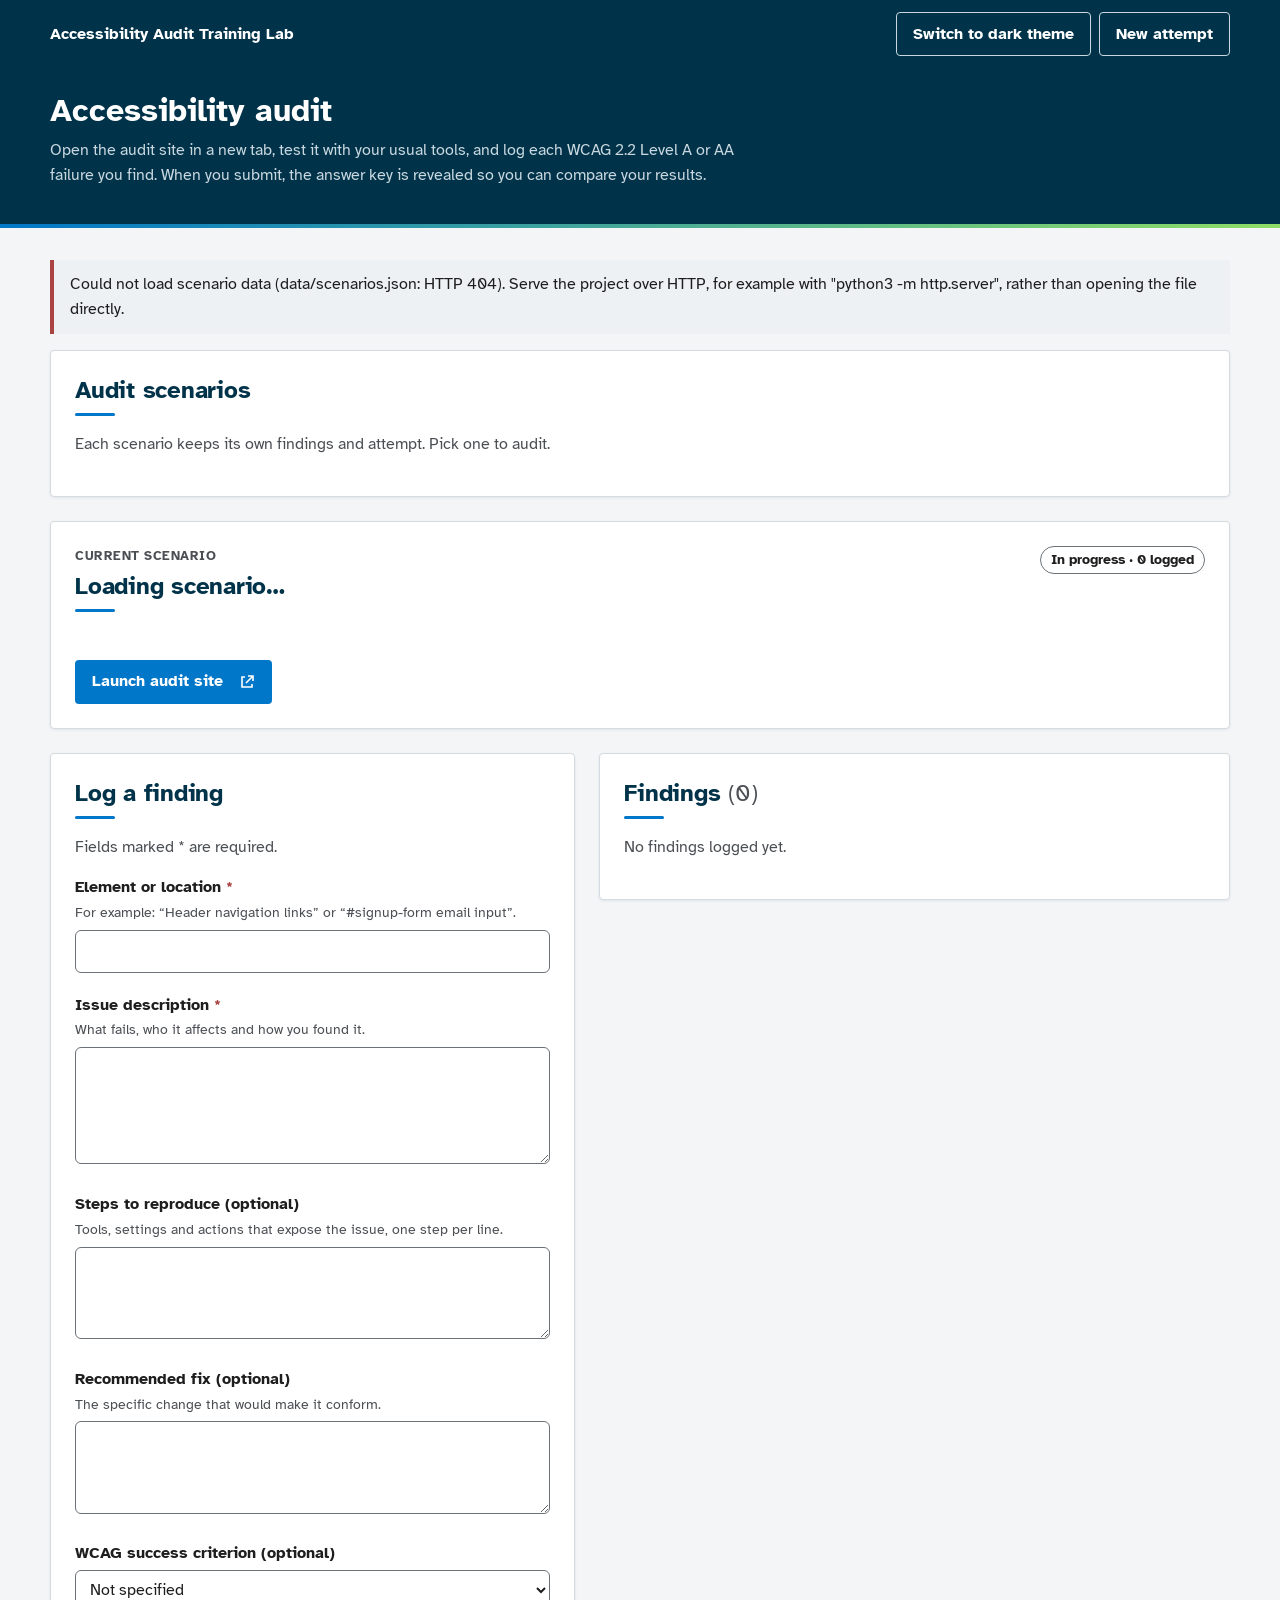
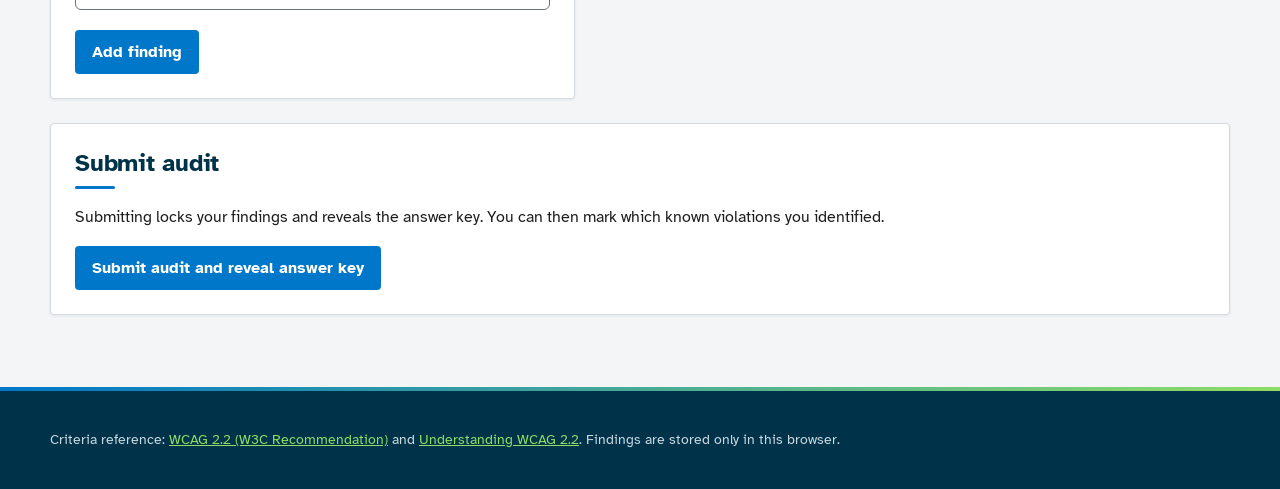
==== index.html @ e05c95ce "Restyle app with new light and dark themes and a theme toggle - Light theme inspired by Deque Univer" ====
<!DOCTYPE html>
<html lang="en">
<head>
  <meta charset="utf-8">
  <meta name="viewport" content="width=device-width, initial-scale=1">
  <title>Accessibility Audit Training Lab</title>
  <meta name="description" content="Practice WCAG 2.2 accessibility audits against pages with known, intentionally injected violations.">
  <script>
    try {
      const theme = localStorage.getItem("a11y-audit-lab:theme");
      if (theme === "light" || theme === "dark") document.documentElement.dataset.theme = theme;
    } catch (e) {}
  </script>
  <link rel="preconnect" href="https://fonts.googleapis.com">
  <link rel="preconnect" href="https://fonts.gstatic.com" crossorigin>
  <link rel="stylesheet" href="https://fonts.googleapis.com/css2?family=Atkinson+Hyperlegible:ital,wght@0,400;0,700;1,400&display=swap">
  <link rel="stylesheet" href="css/app.css">
  <script src="scenarios/shared/attempt-engine.js" defer></script>
  <script src="js/app.js" defer></script>
</head>
<body>
  <a class="skip-link" href="#main">Skip to main content</a>

  <header class="app-header">
    <div class="wrap header-inner">
      <p class="brand">Accessibility Audit Training Lab</p>
      <div class="header-actions">
        <button type="button" class="btn btn-ghost" id="theme-btn" hidden>Switch theme</button>
        <button type="button" class="btn btn-ghost" id="reset-btn">New attempt</button>
      </div>
    </div>
  </header>

  <main id="main" tabindex="-1">
    <div class="hero">
      <div class="wrap">
        <h1>Accessibility audit</h1>
        <p class="intro">Open the audit site in a new tab, test it with your usual tools, and log each WCAG 2.2 Level A or AA failure you find. When you submit, the answer key is revealed so you can compare your results.</p>
      </div>
    </div>

    <div class="wrap">

      <noscript><p class="notice">This training app needs JavaScript. The audit site itself works without it.</p></noscript>
      <p class="notice notice-error" id="load-error" hidden></p>

      <section class="panel" aria-labelledby="scenarios-heading">
        <h2 id="scenarios-heading">Audit scenarios</h2>
        <p class="muted">Each scenario keeps its own findings and attempt. Pick one to audit.</p>
        <ul class="scenario-list" id="scenario-list"></ul>
      </section>

      <section class="panel scenario" aria-labelledby="scenario-title">
        <div class="scenario-head">
          <div>
            <p class="eyebrow">Current scenario</p>
            <h2 id="scenario-title" tabindex="-1">Loading scenario…</h2>
          </div>
          <p class="badge" id="audit-state">In progress</p>
        </div>
        <p id="scenario-summary"></p>
        <dl class="meta" id="scenario-meta"></dl>
        <p id="scenario-scope" class="muted"></p>
        <a class="btn btn-primary" id="launch-link" href="#" target="_blank" rel="noopener">
          Launch audit site<span class="visually-hidden"> (opens in a new tab)</span>
          <svg class="icon" viewBox="0 0 16 16" aria-hidden="true" focusable="false"><path d="M6 3H3v10h10v-3M9 2h5v5M14 2L7 9" fill="none" stroke="currentColor" stroke-width="1.6"/></svg>
        </a>
      </section>

      <div class="workspace">
        <section class="panel" id="finding-form-panel" aria-labelledby="form-heading">
          <h2 id="form-heading" tabindex="-1">Log a finding</h2>
          <form id="finding-form" novalidate>
            <p class="muted">Fields marked <span aria-hidden="true">*</span><span class="visually-hidden">with an asterisk</span> are required.</p>

            <div class="field">
              <label for="f-location">Element or location <span class="req" aria-hidden="true">*</span></label>
              <p class="hint" id="f-location-hint">For example: “Header navigation links” or “#signup-form email input”.</p>
              <input type="text" id="f-location" name="location" required aria-describedby="f-location-hint f-location-error" autocomplete="off">
              <p class="error" id="f-location-error" hidden></p>
            </div>

            <div class="field">
              <label for="f-description">Issue description <span class="req" aria-hidden="true">*</span></label>
              <p class="hint" id="f-description-hint">What fails, who it affects and how you found it.</p>
              <textarea id="f-description" name="description" rows="4" required aria-describedby="f-description-hint f-description-error"></textarea>
              <p class="error" id="f-description-error" hidden></p>
            </div>

            <div class="field">
              <label for="f-steps">Steps to reproduce (optional)</label>
              <p class="hint" id="f-steps-hint">Tools, settings and actions that expose the issue, one step per line.</p>
              <textarea id="f-steps" name="steps" rows="3" aria-describedby="f-steps-hint"></textarea>
            </div>

            <div class="field">
              <label for="f-fix">Recommended fix (optional)</label>
              <p class="hint" id="f-fix-hint">The specific change that would make it conform.</p>
              <textarea id="f-fix" name="fix" rows="3" aria-describedby="f-fix-hint"></textarea>
            </div>

            <div class="field">
              <label for="f-wcag">WCAG success criterion (optional)</label>
              <select id="f-wcag" name="wcag" aria-describedby="f-wcag-help">
                <option value="">Not specified</option>
              </select>
              <div class="criterion-help" id="f-wcag-help"></div>
            </div>

            <div class="form-actions">
              <button type="submit" class="btn btn-primary" id="save-btn">Add finding</button>
              <button type="button" class="btn btn-secondary" id="cancel-edit-btn" hidden>Cancel edit</button>
            </div>
          </form>
          <p class="notice" id="form-locked" hidden>This audit has been submitted, so findings are read-only. Start a new attempt to audit again.</p>
        </section>

        <section class="panel" aria-labelledby="findings-heading">
          <h2 id="findings-heading" tabindex="-1">Findings <span class="count" id="findings-count">(0)</span></h2>
          <p class="muted" id="findings-empty">No findings logged yet.</p>
          <ol class="findings" id="findings-list"></ol>
        </section>
      </div>

      <section class="panel submit-panel" id="submit-panel" aria-labelledby="submit-heading">
        <h2 id="submit-heading">Submit audit</h2>
        <p>Submitting locks your findings and reveals the answer key. You can then mark which known violations you identified.</p>
        <button type="button" class="btn btn-primary" id="submit-btn">Submit audit and reveal answer key</button>
      </section>

      <section class="panel results" id="results" aria-labelledby="results-heading" hidden>
        <h2 id="results-heading" tabindex="-1">Results</h2>
        <div class="score" id="score" aria-live="polite" aria-atomic="true"></div>
        <p>For each known violation below, compare it with your findings and tick the box if you identified it. Your findings that cite the same criterion are listed as possible matches.</p>
        <p><a id="corrected-link" href="#" target="_blank" rel="noopener">Open the corrected page<span class="visually-hidden"> (opens in a new tab)</span></a> to compare it with the version you audited.</p>

        <h3>Answer key</h3>
        <ol class="answer-key" id="answer-key"></ol>

        <div class="summary-grid">
          <div>
            <h3 id="identified-heading">Identified</h3>
            <ul class="summary-list" id="identified-list" aria-labelledby="identified-heading"></ul>
          </div>
          <div>
            <h3 id="missed-heading">Missed</h3>
            <ul class="summary-list" id="missed-list" aria-labelledby="missed-heading"></ul>
          </div>
        </div>
      </section>
    </div>
  </main>

  <footer class="app-footer">
    <div class="wrap">
      <p>Criteria reference: <a href="https://www.w3.org/TR/WCAG22/">WCAG 2.2 (W3C Recommendation)</a> and <a href="https://www.w3.org/WAI/WCAG22/Understanding/">Understanding WCAG 2.2</a>. Findings are stored only in this browser.</p>
    </div>
  </footer>

  <div class="visually-hidden" id="announcer" role="status" aria-live="polite"></div>
</body>
</html>
---- css/app.css ----
:root {
  --bg: #f3f5f7;
  --surface: #ffffff;
  --surface-2: #edf1f4;
  --text: #1e1e1e;
  --heading: #003349;
  --muted: #4b4f54;
  --border: #d5dbe0;
  --control-border: #6b7177;
  --accent: #0077c8;
  --accent-hover: #005f9e;
  --accent-soft: #e5f1fa;
  --on-accent: #ffffff;
  --focus: #0077c8;
  --danger: #a94442;
  --success: #3c763d;
  --success-bg: #dff0d8;
  --brand: #003349;
  --on-brand: #ffffff;
  --on-brand-muted: #c9d8e0;
  --brand-accent: #8edd65;
  --brand-gradient: linear-gradient(90deg, #0077c8, #8edd65);
  --shadow: 0 1px 3px rgba(0, 51, 73, 0.08);
  --card-hover-bg: #ffffff;
  --card-hover-shadow: 0 6px 16px rgba(0, 51, 73, 0.14), 0 2px 4px rgba(0, 51, 73, 0.08);
  --mono: ui-monospace, "SF Mono", Menlo, Consolas, monospace;
  color-scheme: light;
}

@media (prefers-color-scheme: dark) {
  :root:not([data-theme="light"]) {
    --bg: #0f172a;
    --surface: #152036;
    --surface-2: #1e293b;
    --text: #cbd5e1;
    --heading: #e2e8f0;
    --muted: #94a3b8;
    --border: #253248;
    --control-border: #7c8ba1;
    --accent: #5eead4;
    --accent-hover: #99f6e4;
    --accent-soft: #173244;
    --on-accent: #0f172a;
    --focus: #5eead4;
    --danger: #fda4af;
    --success: #86efac;
    --success-bg: #1a333d;
    --brand: #0f172a;
    --on-brand: #e2e8f0;
    --on-brand-muted: #94a3b8;
    --brand-accent: #5eead4;
    --brand-gradient: linear-gradient(#1e293b, #1e293b);
    --shadow: none;
    --card-hover-bg: #1a253b;
    --card-hover-shadow: inset 0 1px 0 0 rgba(148, 163, 184, 0.1), 0 10px 24px -6px rgba(2, 6, 23, 0.7);
    color-scheme: dark;
  }
}

:root[data-theme="dark"] {
  --bg: #0f172a;
  --surface: #152036;
  --surface-2: #1e293b;
  --text: #cbd5e1;
  --heading: #e2e8f0;
  --muted: #94a3b8;
  --border: #253248;
  --control-border: #7c8ba1;
  --accent: #5eead4;
  --accent-hover: #99f6e4;
  --accent-soft: #173244;
  --on-accent: #0f172a;
  --focus: #5eead4;
  --danger: #fda4af;
  --success: #86efac;
  --success-bg: #1a333d;
  --brand: #0f172a;
  --on-brand: #e2e8f0;
  --on-brand-muted: #94a3b8;
  --brand-accent: #5eead4;
  --brand-gradient: linear-gradient(#1e293b, #1e293b);
  --shadow: none;
  --card-hover-bg: #1a253b;
  --card-hover-shadow: inset 0 1px 0 0 rgba(148, 163, 184, 0.1), 0 10px 24px -6px rgba(2, 6, 23, 0.7);
  color-scheme: dark;
}

*,
*::before,
*::after {
  box-sizing: border-box;
}

[hidden] {
  display: none !important;
}

body {
  margin: 0;
  font-family: "Atkinson Hyperlegible", "Noto Sans", system-ui, -apple-system, "Segoe UI", Roboto, sans-serif;
  font-size: 1rem;
  line-height: 1.55;
  color: var(--text);
  background: var(--bg);
}

a {
  color: var(--accent);
}

:focus-visible {
  outline: 3px solid var(--focus);
  outline-offset: 2px;
}

main:focus,
h2[tabindex="-1"]:focus {
  outline: none;
}

.wrap {
  width: min(1180px, 100% - 2rem);
  margin-inline: auto;
}

.visually-hidden {
  position: absolute !important;
  width: 1px;
  height: 1px;
  margin: -1px;
  padding: 0;
  overflow: hidden;
  clip: rect(0 0 0 0);
  white-space: nowrap;
  border: 0;
}

.skip-link {
  position: absolute;
  left: 1rem;
  top: -100px;
  z-index: 10;
  padding: 0.5rem 1rem;
  background: var(--accent);
  color: var(--on-accent);
  font-weight: 600;
}

.skip-link:focus {
  top: 0.75rem;
}

/* Header and hero (one navy masthead) */
.app-header,
.hero {
  background: var(--brand);
  color: var(--on-brand);
}

.app-header :focus-visible,
.hero :focus-visible {
  outline-color: var(--brand-accent);
}

.app-header .btn-ghost {
  border-color: var(--on-brand-muted);
  color: var(--on-brand);
}

.app-header .btn-ghost:hover {
  background: rgba(255, 255, 255, 0.12);
}

.hero {
  margin-bottom: 2rem;
  padding-block: 1.5rem 2.25rem;
  border-bottom: 4px solid transparent;
  border-image: var(--brand-gradient) 1;
}

.hero h1 {
  color: var(--on-brand);
}

.hero .intro {
  margin-bottom: 0;
  color: var(--on-brand-muted);
}

.header-inner {
  display: flex;
  align-items: center;
  justify-content: space-between;
  gap: 1rem;
  padding-block: 0.75rem;
}

.header-actions {
  display: flex;
  flex-wrap: wrap;
  justify-content: flex-end;
  gap: 0.5rem;
}

.brand {
  margin: 0;
  font-weight: 700;
}

main {
  padding-bottom: 3rem;
}

h1 {
  margin: 0 0 0.5rem;
  font-size: 2rem;
  font-weight: 700;
  line-height: 1.2;
}

h1,
h2,
h3,
h4 {
  color: var(--heading);
}

h2 {
  margin: 0 0 1rem;
  font-size: 1.5rem;
  font-weight: 700;
  line-height: 1.25;
  letter-spacing: -0.01em;
}

/* Short accent bar under each section heading */
.panel h2::after {
  content: "";
  display: block;
  width: 2.5rem;
  height: 3px;
  margin-top: 0.5rem;
  border-radius: 2px;
  background: var(--accent);
}

h3 {
  margin: 1.5rem 0 0.75rem;
  font-size: 1.0625rem;
}

/* Sub-sections inside the results panel */
.results > h3,
.summary-grid h3 {
  padding-bottom: 0.375rem;
  border-bottom: 1px solid var(--border);
  font-size: 1.1875rem;
  font-weight: 700;
}

.intro {
  max-width: 70ch;
  margin: 0 0 1.5rem;
  color: var(--muted);
}

.muted {
  color: var(--muted);
}

/* Panels */
.panel {
  margin-bottom: 1.5rem;
  padding: 1.5rem;
  background: var(--surface);
  border: 1px solid var(--border);
  border-radius: 4px;
  box-shadow: var(--shadow);
}

.workspace {
  display: grid;
  grid-template-columns: minmax(0, 1fr) minmax(0, 1.2fr);
  gap: 1.5rem;
  align-items: start;
}

.workspace .panel {
  margin-bottom: 0;
}

.workspace + .panel {
  margin-top: 1.5rem;
}

.notice {
  padding: 0.75rem 1rem;
  border-left: 4px solid var(--accent);
  background: var(--surface-2);
}

.notice-error {
  border-left-color: var(--danger);
}

/* Scenario */
.scenario-head {
  display: flex;
  flex-wrap: wrap;
  justify-content: space-between;
  align-items: flex-start;
  gap: 0.5rem 1rem;
}

.eyebrow {
  margin: 0 0 0.25rem;
  font-size: 0.8125rem;
  font-weight: 600;
  letter-spacing: 0.04em;
  text-transform: uppercase;
  color: var(--muted);
}

.badge {
  margin: 0;
  padding: 0.125rem 0.625rem;
  border: 1px solid var(--control-border);
  border-radius: 999px;
  font-size: 0.875rem;
  font-weight: 600;
}

.badge.is-submitted {
  border-color: var(--success);
  color: var(--success);
  background: var(--success-bg);
}

.scenario-list {
  display: grid;
  grid-template-columns: repeat(auto-fit, minmax(240px, 1fr));
  gap: 1rem;
  margin: 1rem 0 0;
  padding: 0;
  list-style: none;
}

.scenario-card {
  display: flex;
  flex-direction: column;
  align-items: flex-start;
  gap: 0.5rem;
  padding: 1rem;
  border: 1px solid var(--border);
  border-top: 4px solid var(--border);
  border-radius: 4px;
  background: var(--surface);
  transition: box-shadow 0.2s ease, background-color 0.2s ease, transform 0.2s ease;
}

.scenario-card:hover,
.scenario-card:focus-within {
  background: var(--card-hover-bg);
  box-shadow: var(--card-hover-shadow);
  transform: translateY(-2px);
}

@media (prefers-reduced-motion: reduce) {
  .scenario-card {
    transition: none;
  }

  .scenario-card:hover,
  .scenario-card:focus-within {
    transform: none;
  }
}

.scenario-card.is-current {
  border-color: var(--accent);
  border-top-color: var(--accent);
}

.scenario-card h3,
.scenario-card p {
  margin: 0;
}

.scenario-card .btn,
.scenario-card .badge {
  margin-top: auto;
}

.scenario-status {
  font-size: 0.9375rem;
  font-weight: 600;
}

.is-current-badge {
  border-color: transparent;
  background: var(--accent-soft);
  color: var(--accent-hover);
}

.meta {
  display: grid;
  grid-template-columns: repeat(auto-fit, minmax(180px, 1fr));
  gap: 0.75rem;
  margin: 1rem 0;
}

.meta div {
  padding: 0.625rem 0.75rem;
  background: var(--surface-2);
  border-radius: 6px;
}

.meta dt {
  font-size: 0.8125rem;
  color: var(--muted);
}

.meta dd {
  margin: 0;
  font-weight: 600;
}

/* Buttons */
.btn {
  display: inline-flex;
  align-items: center;
  gap: 0.5rem;
  min-height: 44px;
  padding: 0.5rem 1rem;
  border: 1px solid transparent;
  border-radius: 4px;
  font: inherit;
  font-weight: 700;
  text-decoration: none;
  cursor: pointer;
}

.btn-primary {
  background: var(--accent);
  color: var(--on-accent);
}

.btn-primary:hover {
  background: var(--accent-hover);
}

.btn-secondary {
  background: var(--surface);
  border-color: var(--control-border);
  color: var(--text);
}

.btn-secondary:hover,
.btn-ghost:hover {
  background: var(--surface-2);
}

.btn-ghost {
  background: transparent;
  border-color: var(--control-border);
  color: var(--text);
}

.btn-small {
  min-height: 36px;
  padding: 0.25rem 0.75rem;
  font-size: 0.875rem;
}

.btn-danger {
  color: var(--danger);
}

.icon {
  width: 1em;
  height: 1em;
}

/* Form */
.field {
  margin-bottom: 1.25rem;
}

label {
  display: block;
  font-weight: 600;
}

.req {
  color: var(--danger);
}

.hint {
  margin: 0.125rem 0 0.375rem;
  font-size: 0.875rem;
  color: var(--muted);
}

input[type="text"],
textarea,
select {
  width: 100%;
  margin-top: 0.25rem;
  padding: 0.5rem 0.625rem;
  border: 1px solid var(--control-border);
  border-radius: 6px;
  background: var(--surface);
  color: var(--text);
  font: inherit;
}

.hint + input,
.hint + textarea {
  margin-top: 0;
}

textarea {
  resize: vertical;
}

[aria-invalid="true"] {
  border-color: var(--danger);
  border-width: 2px;
}

.error {
  margin: 0.375rem 0 0;
  font-size: 0.9375rem;
  font-weight: 600;
  color: var(--danger);
}

.criterion-help {
  margin-top: 0.5rem;
  font-size: 0.875rem;
  color: var(--muted);
}

.criterion-help:not(:empty) {
  padding: 0.625rem 0.75rem;
  background: var(--surface-2);
  border-radius: 6px;
}

.criterion-help p {
  margin: 0 0 0.375rem;
}

.criterion-help p:last-child {
  margin-bottom: 0;
}

.form-actions {
  display: flex;
  flex-wrap: wrap;
  gap: 0.75rem;
}

/* Findings list */
.count {
  font-weight: 400;
  color: var(--muted);
}

.findings {
  margin: 0;
  padding: 0;
  list-style: none;
}

.finding {
  padding: 1rem 0;
  border-top: 1px solid var(--border);
}

.finding:first-child {
  border-top: 0;
  padding-top: 0;
}

.finding h3 {
  margin: 0 0 0.375rem;
  font-size: 1rem;
}

.finding-number {
  font-family: var(--mono);
  color: var(--muted);
}

.finding p {
  margin: 0 0 0.5rem;
  white-space: pre-wrap;
  overflow-wrap: anywhere;
}

.finding-details {
  margin: 0 0 0.5rem;
  font-size: 0.9375rem;
}

.finding-details dt {
  font-weight: 600;
  color: var(--muted);
}

.finding-details dd {
  margin: 0 0 0.375rem;
  white-space: pre-wrap;
  overflow-wrap: anywhere;
}

.sc-tag {
  display: inline-block;
  padding: 0.0625rem 0.5rem;
  border: 1px solid var(--control-border);
  border-radius: 4px;
  font-family: var(--mono);
  font-size: 0.8125rem;
}

.finding-actions {
  display: flex;
  gap: 0.5rem;
  margin-top: 0.5rem;
}

/* Results */
.score {
  margin-bottom: 1rem;
  padding: 1rem 1.25rem;
  background: var(--surface-2);
  border-radius: 8px;
}

.score-value {
  display: block;
  font-size: 2rem;
  font-weight: 700;
  line-height: 1.1;
}

.answer-key {
  margin: 0;
  padding: 0;
  list-style: none;
}

.violation {
  margin-bottom: 1rem;
  padding: 1rem 1.25rem;
  border: 1px solid var(--border);
  border-left: 4px solid var(--control-border);
  border-radius: 6px;
}

.violation.is-identified {
  border-left-color: var(--success);
}

.violation h4 {
  margin: 0 0 0.5rem;
  font-size: 1rem;
}

.violation-id {
  font-family: var(--mono);
  color: var(--muted);
}

.violation dl {
  display: grid;
  grid-template-columns: max-content 1fr;
  gap: 0.375rem 1rem;
  margin: 0 0 0.75rem;
}

.violation dt {
  font-weight: 600;
  color: var(--muted);
}

.violation dd {
  margin: 0;
}

.violation code {
  font-family: var(--mono);
  font-size: 0.875rem;
  overflow-wrap: anywhere;
}

.matches {
  font-size: 0.9375rem;
}

.check {
  display: flex;
  align-items: center;
  gap: 0.5rem;
  width: fit-content;
  padding: 0.375rem 0.75rem 0.375rem 0.5rem;
  border: 1px solid var(--control-border);
  border-radius: 6px;
  cursor: pointer;
}

.check input {
  width: 1.25rem;
  height: 1.25rem;
  margin: 0;
  accent-color: var(--success);
}

.summary-grid {
  display: grid;
  grid-template-columns: 1fr 1fr;
  gap: 1.5rem;
}

.summary-list {
  margin: 0;
  padding-left: 1.25rem;
}

.summary-list li {
  margin-bottom: 0.25rem;
}

/* Footer */
.app-footer {
  padding-block: 1.5rem;
  border-top: 4px solid transparent;
  border-image: var(--brand-gradient) 1;
  background: var(--brand);
  font-size: 0.875rem;
  color: var(--on-brand-muted);
}

.app-footer a {
  color: var(--brand-accent);
}

.app-footer :focus-visible {
  outline-color: var(--brand-accent);
}

@media (max-width: 860px) {
  .workspace,
  .summary-grid {
    grid-template-columns: 1fr;
  }
}

@media (max-width: 480px) {
  .panel {
    padding: 1rem;
  }

  .violation dl {
    grid-template-columns: 1fr;
  }

  .violation dd {
    margin-bottom: 0.375rem;
  }
}
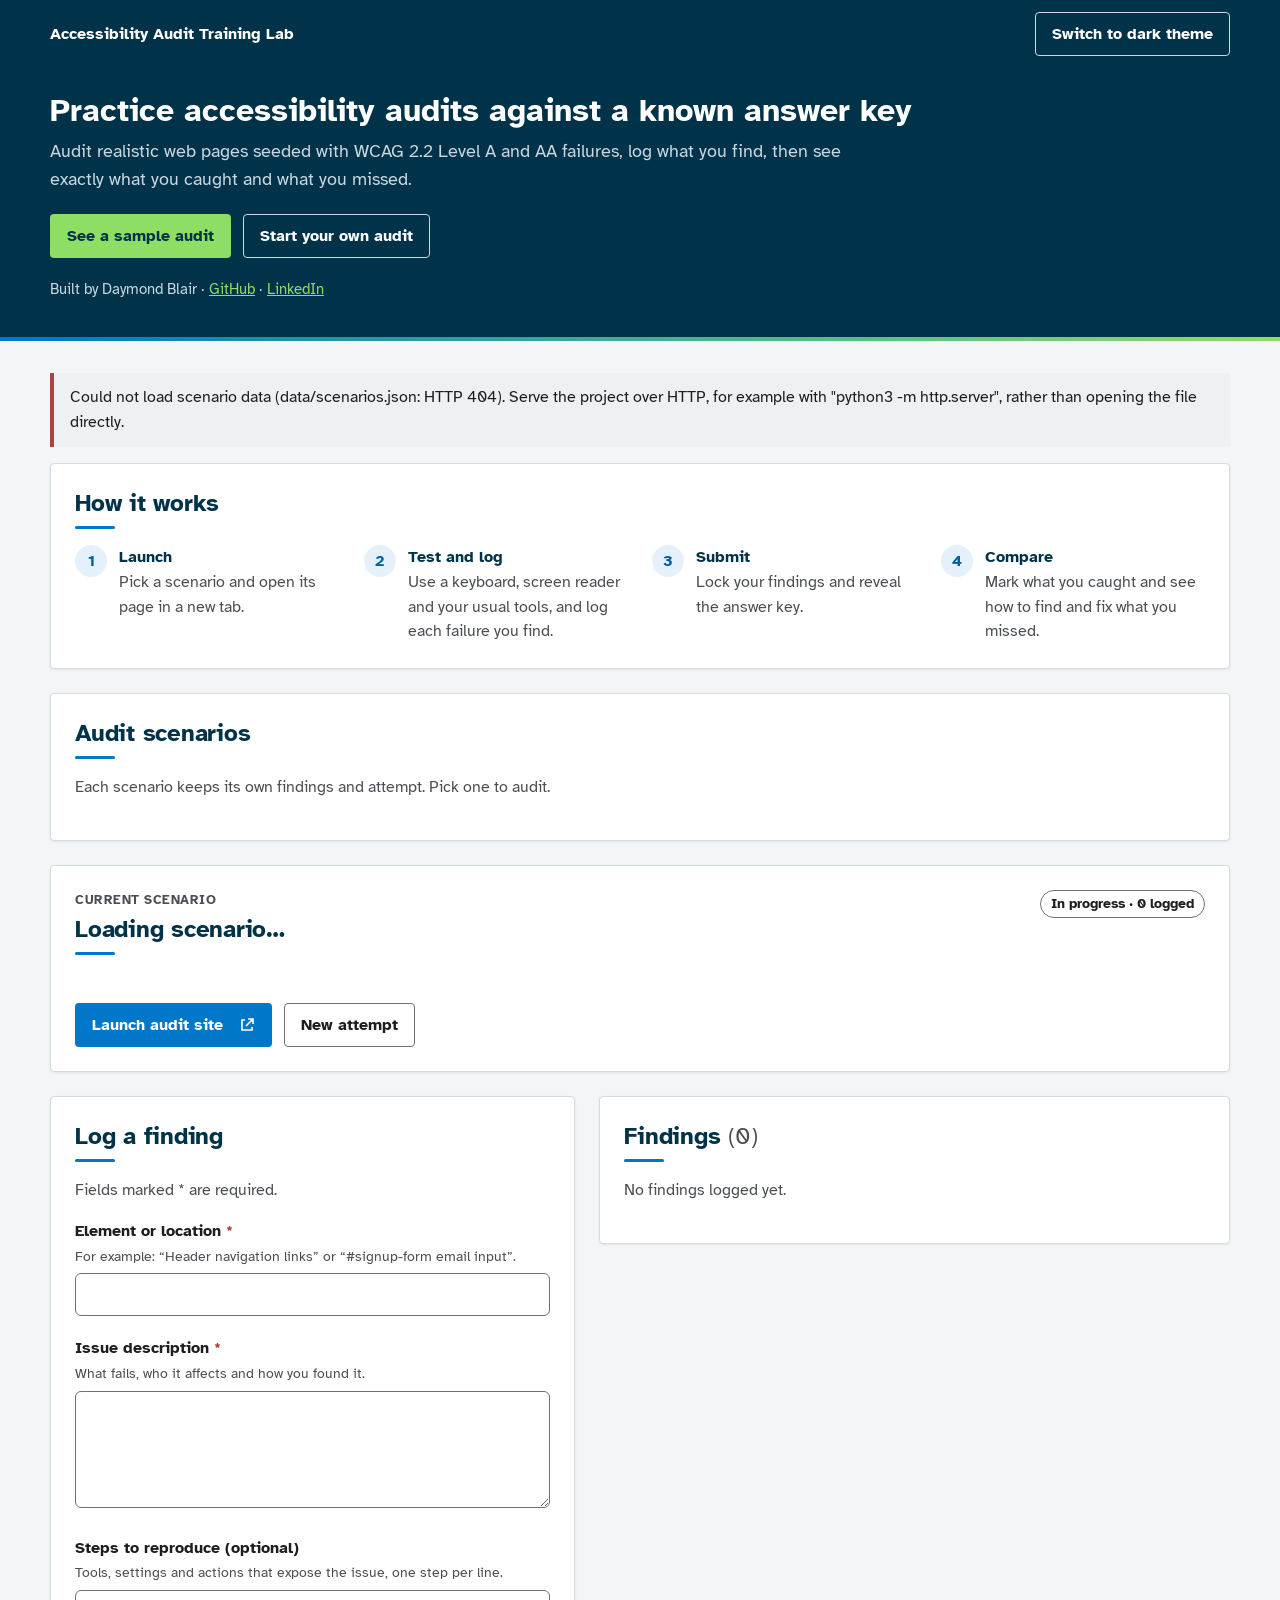
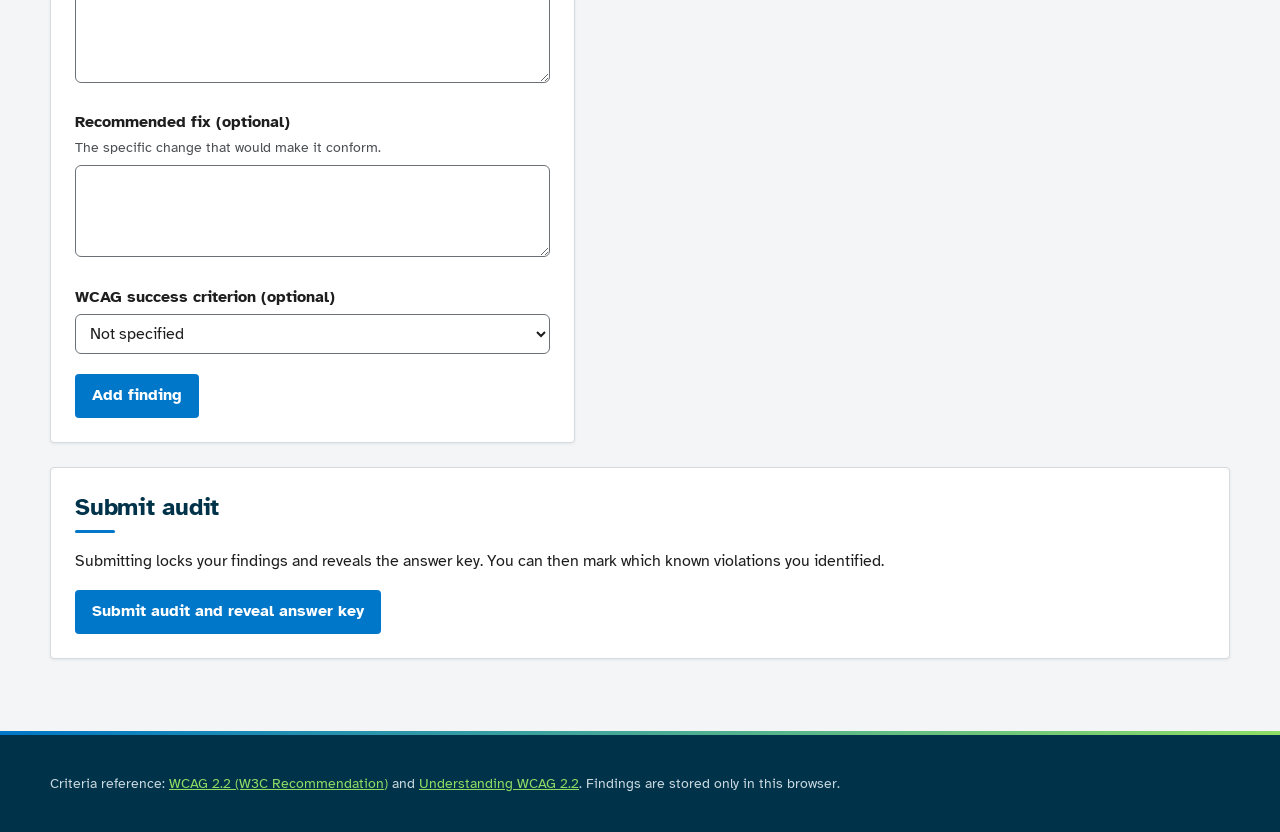
==== commit bdf7443a: "Add sample audit, clearer hero and how-it-works steps - "See a sample audit" shows a finished, score" ====
--- a/index.html
+++ b/index.html
@@ -24,18 +24,20 @@
   <header class="app-header">
     <div class="wrap header-inner">
       <p class="brand">Accessibility Audit Training Lab</p>
-      <div class="header-actions">
-        <button type="button" class="btn btn-ghost" id="theme-btn" hidden>Switch theme</button>
-        <button type="button" class="btn btn-ghost" id="reset-btn">New attempt</button>
-      </div>
+      <button type="button" class="btn btn-ghost" id="theme-btn" hidden>Switch theme</button>
     </div>
   </header>
 
   <main id="main" tabindex="-1">
     <div class="hero">
       <div class="wrap">
-        <h1>Accessibility audit</h1>
-        <p class="intro">Open the audit site in a new tab, test it with your usual tools, and log each WCAG 2.2 Level A or AA failure you find. When you submit, the answer key is revealed so you can compare your results.</p>
+        <h1>Practice accessibility audits against a known answer key</h1>
+        <p class="intro">Audit realistic web pages seeded with WCAG 2.2 Level A and AA failures, log what you find, then see exactly what you caught and what you missed.</p>
+        <div class="hero-actions">
+          <button type="button" class="btn btn-hero" id="sample-btn">See a sample audit</button>
+          <a class="btn btn-hero-secondary" href="#scenarios-heading">Start your own audit</a>
+        </div>
+        <p class="byline">Built by Daymond Blair · <a href="https://github.com/Daymond-Blair">GitHub</a> · <a href="https://www.linkedin.com/in/daymond-blair/">LinkedIn</a></p>
       </div>
     </div>
 
@@ -43,6 +45,16 @@
 
       <noscript><p class="notice">This training app needs JavaScript. The audit site itself works without it.</p></noscript>
       <p class="notice notice-error" id="load-error" hidden></p>
+
+      <section class="panel" aria-labelledby="how-heading">
+        <h2 id="how-heading">How it works</h2>
+        <ol class="steps" role="list">
+          <li><p><strong>Launch</strong> Pick a scenario and open its page in a new tab.</p></li>
+          <li><p><strong>Test and log</strong> Use a keyboard, screen reader and your usual tools, and log each failure you find.</p></li>
+          <li><p><strong>Submit</strong> Lock your findings and reveal the answer key.</p></li>
+          <li><p><strong>Compare</strong> Mark what you caught and see how to find and fix what you missed.</p></li>
+        </ol>
+      </section>
 
       <section class="panel" aria-labelledby="scenarios-heading">
         <h2 id="scenarios-heading">Audit scenarios</h2>
@@ -61,10 +73,13 @@
         <p id="scenario-summary"></p>
         <dl class="meta" id="scenario-meta"></dl>
         <p id="scenario-scope" class="muted"></p>
-        <a class="btn btn-primary" id="launch-link" href="#" target="_blank" rel="noopener">
-          Launch audit site<span class="visually-hidden"> (opens in a new tab)</span>
-          <svg class="icon" viewBox="0 0 16 16" aria-hidden="true" focusable="false"><path d="M6 3H3v10h10v-3M9 2h5v5M14 2L7 9" fill="none" stroke="currentColor" stroke-width="1.6"/></svg>
-        </a>
+        <div class="scenario-actions">
+          <a class="btn btn-primary" id="launch-link" href="#" target="_blank" rel="noopener">
+            Launch audit site<span class="visually-hidden"> (opens in a new tab)</span>
+            <svg class="icon" viewBox="0 0 16 16" aria-hidden="true" focusable="false"><path d="M6 3H3v10h10v-3M9 2h5v5M14 2L7 9" fill="none" stroke="currentColor" stroke-width="1.6"/></svg>
+          </a>
+          <button type="button" class="btn btn-secondary" id="reset-btn">New attempt</button>
+        </div>
       </section>
 
       <div class="workspace">
@@ -130,6 +145,10 @@
 
       <section class="panel results" id="results" aria-labelledby="results-heading" hidden>
         <h2 id="results-heading" tabindex="-1">Results</h2>
+        <div class="notice sample-notice" id="sample-notice" hidden>
+          <p>This is a sample audit: example findings for this scenario, scored against its answer key. Nothing here is saved, and your own audit is untouched.</p>
+          <button type="button" class="btn btn-secondary btn-small" id="exit-sample-btn">Exit sample</button>
+        </div>
         <div class="score" id="score" aria-live="polite" aria-atomic="true"></div>
         <p>For each known violation below, compare it with your findings and tick the box if you identified it. Your findings that cite the same criterion are listed as possible matches.</p>
         <p><a id="corrected-link" href="#" target="_blank" rel="noopener">Open the corrected page<span class="visually-hidden"> (opens in a new tab)</span></a> to compare it with the version you audited.</p>
--- a/css/app.css
+++ b/css/app.css
@@ -183,23 +183,52 @@
 }
 
 .hero .intro {
-  margin-bottom: 0;
+  margin-bottom: 1.25rem;
   color: var(--on-brand-muted);
+  font-size: 1.125rem;
+}
+
+.hero-actions {
+  display: flex;
+  flex-wrap: wrap;
+  gap: 0.75rem;
+}
+
+.btn-hero {
+  background: var(--brand-accent);
+  color: var(--brand);
+}
+
+.btn-hero:hover {
+  background: var(--on-brand);
+}
+
+.hero .btn-hero-secondary {
+  border-color: var(--on-brand-muted);
+  color: var(--on-brand);
+}
+
+.btn-hero-secondary:hover {
+  background: rgba(255, 255, 255, 0.12);
+}
+
+.byline {
+  margin: 1.25rem 0 0;
+  font-size: 0.9375rem;
+  color: var(--on-brand-muted);
+}
+
+.byline a {
+  color: var(--brand-accent);
 }
 
 .header-inner {
   display: flex;
+  flex-wrap: wrap;
   align-items: center;
   justify-content: space-between;
   gap: 1rem;
   padding-block: 0.75rem;
-}
-
-.header-actions {
-  display: flex;
-  flex-wrap: wrap;
-  justify-content: flex-end;
-  gap: 0.5rem;
 }
 
 .brand {
@@ -301,6 +330,67 @@
 
 .notice-error {
   border-left-color: var(--danger);
+}
+
+/* How it works */
+.steps {
+  display: grid;
+  grid-template-columns: repeat(auto-fit, minmax(200px, 1fr));
+  gap: 1rem 1.5rem;
+  margin: 0;
+  padding: 0;
+  list-style: none;
+  counter-reset: step;
+}
+
+.steps li {
+  display: flex;
+  align-items: flex-start;
+  gap: 0.75rem;
+  counter-increment: step;
+}
+
+.steps li::before {
+  content: counter(step);
+  display: grid;
+  flex: none;
+  place-items: center;
+  width: 2rem;
+  height: 2rem;
+  border-radius: 50%;
+  background: var(--accent-soft);
+  color: var(--accent-hover);
+  font-weight: 700;
+}
+
+.steps p {
+  margin: 0;
+  color: var(--muted);
+}
+
+.steps strong {
+  display: block;
+  color: var(--heading);
+}
+
+.scenario-actions {
+  display: flex;
+  flex-wrap: wrap;
+  gap: 0.75rem;
+}
+
+.sample-notice {
+  display: flex;
+  flex-wrap: wrap;
+  align-items: center;
+  justify-content: space-between;
+  gap: 0.75rem 1rem;
+  margin-bottom: 1rem;
+}
+
+.sample-notice p {
+  margin: 0;
+  max-width: 65ch;
 }
 
 /* Scenario */
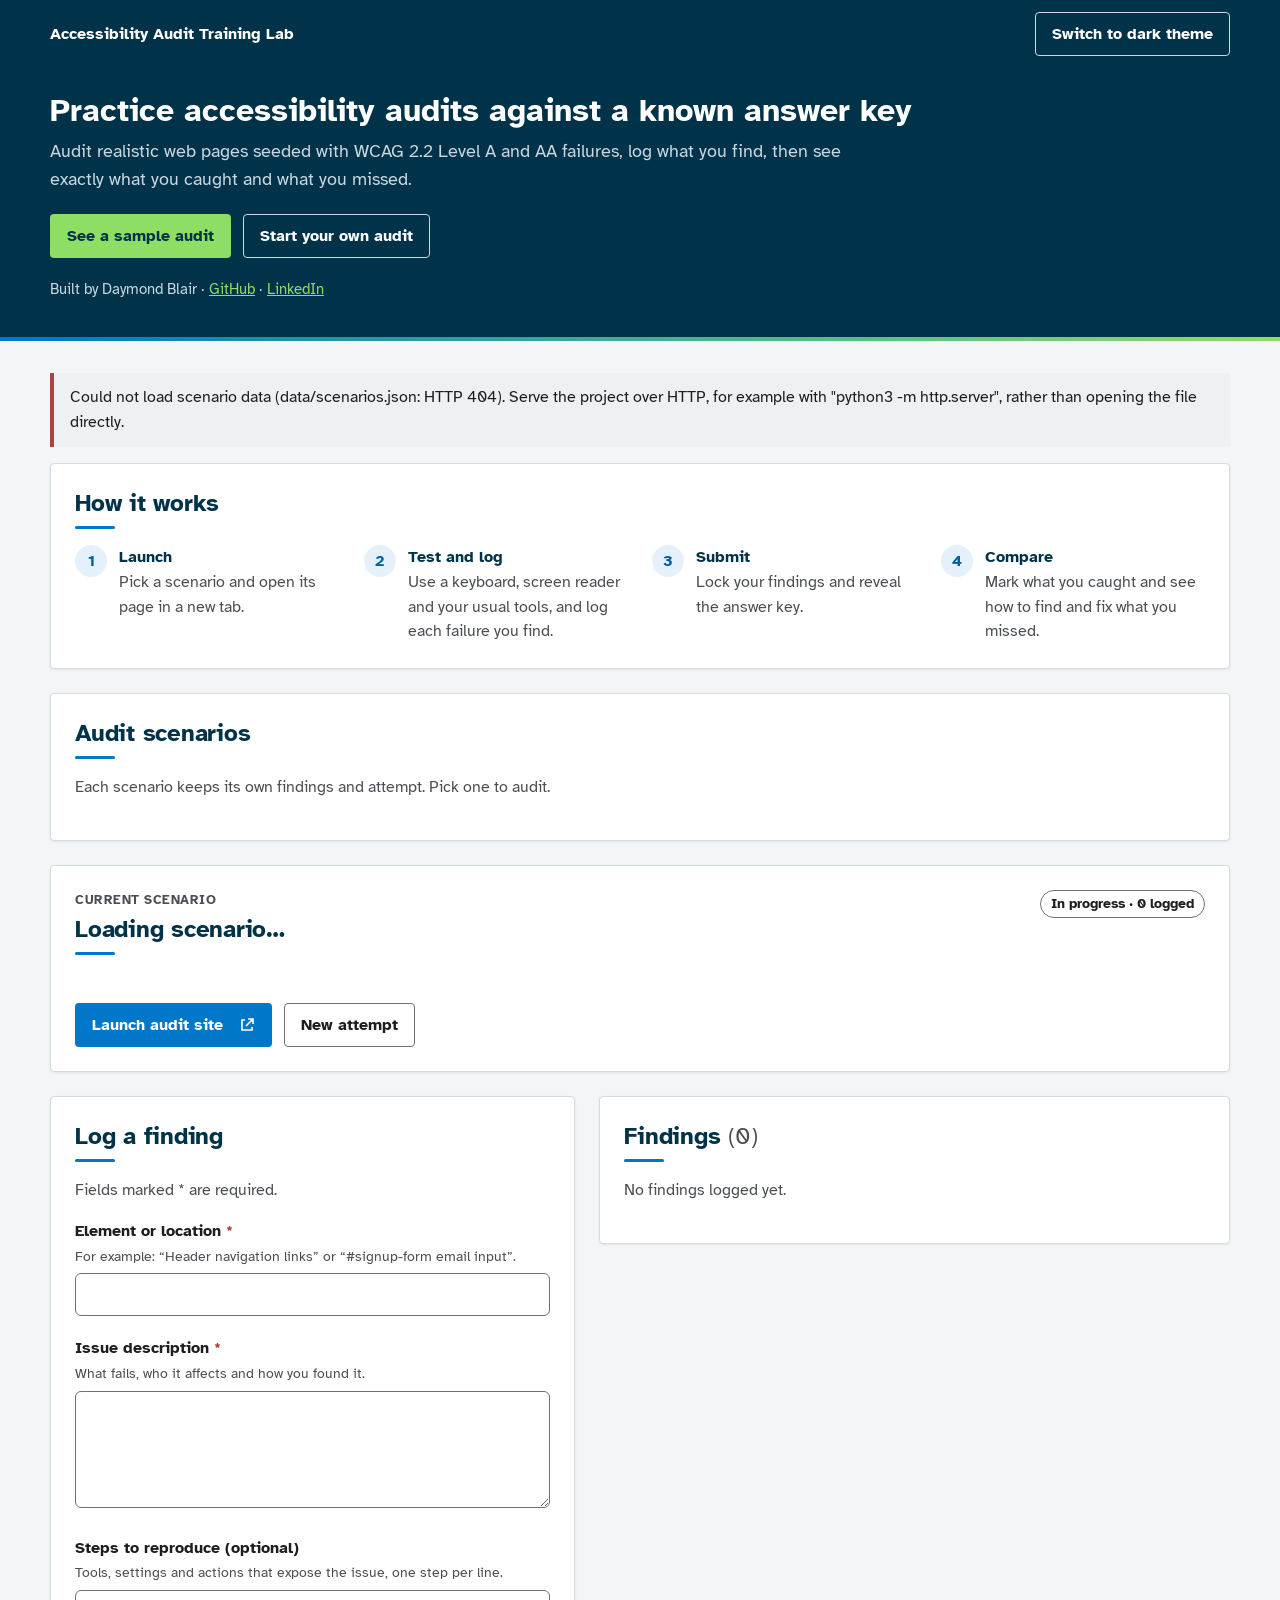
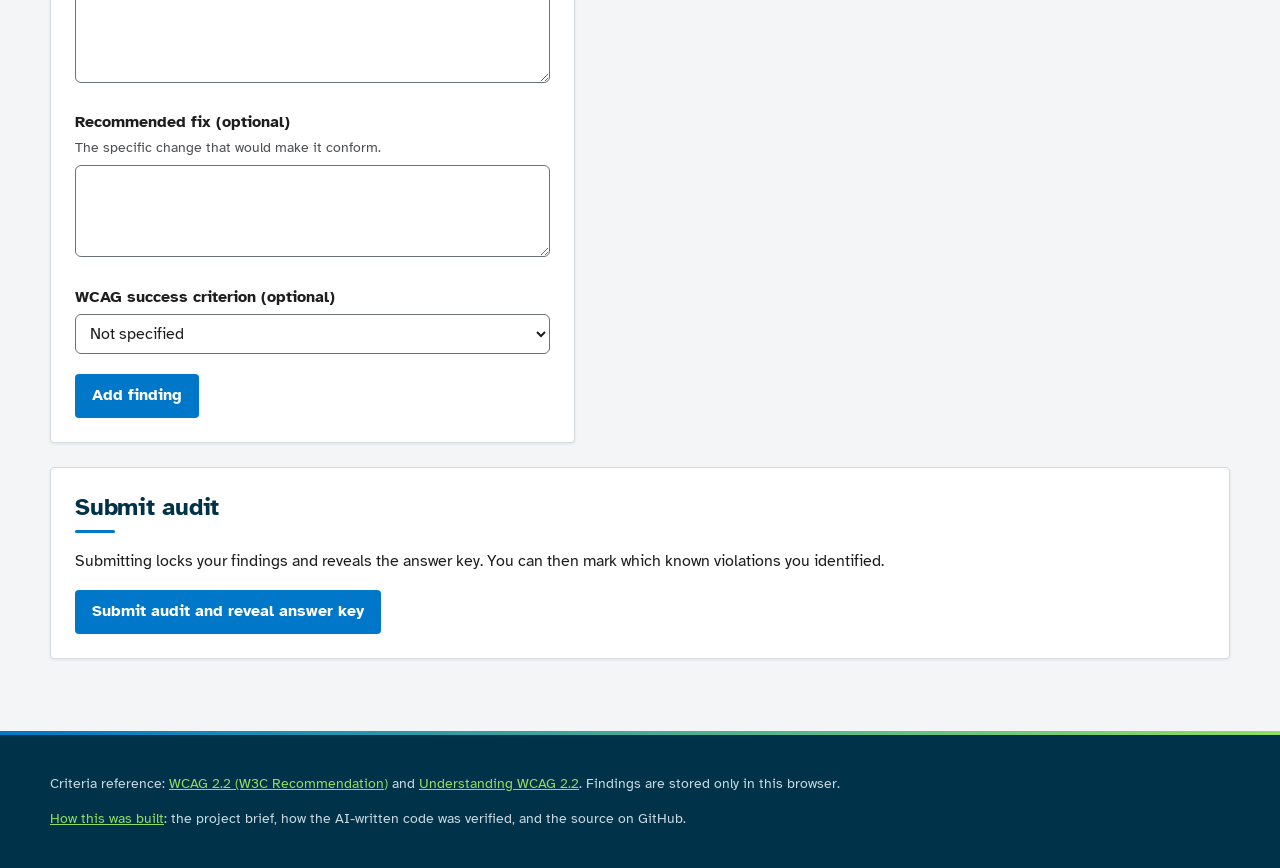
==== commit 93c7caab: "Document sample audit and themes; link the write-up from the app - README: live demo link, sample au" ====
--- a/index.html
+++ b/index.html
@@ -173,6 +173,7 @@
   <footer class="app-footer">
     <div class="wrap">
       <p>Criteria reference: <a href="https://www.w3.org/TR/WCAG22/">WCAG 2.2 (W3C Recommendation)</a> and <a href="https://www.w3.org/WAI/WCAG22/Understanding/">Understanding WCAG 2.2</a>. Findings are stored only in this browser.</p>
+      <p><a href="https://github.com/Daymond-Blair/accessibility-audit-training-lab#readme">How this was built</a>: the project brief, how the AI-written code was verified, and the source on GitHub.</p>
     </div>
   </footer>
 
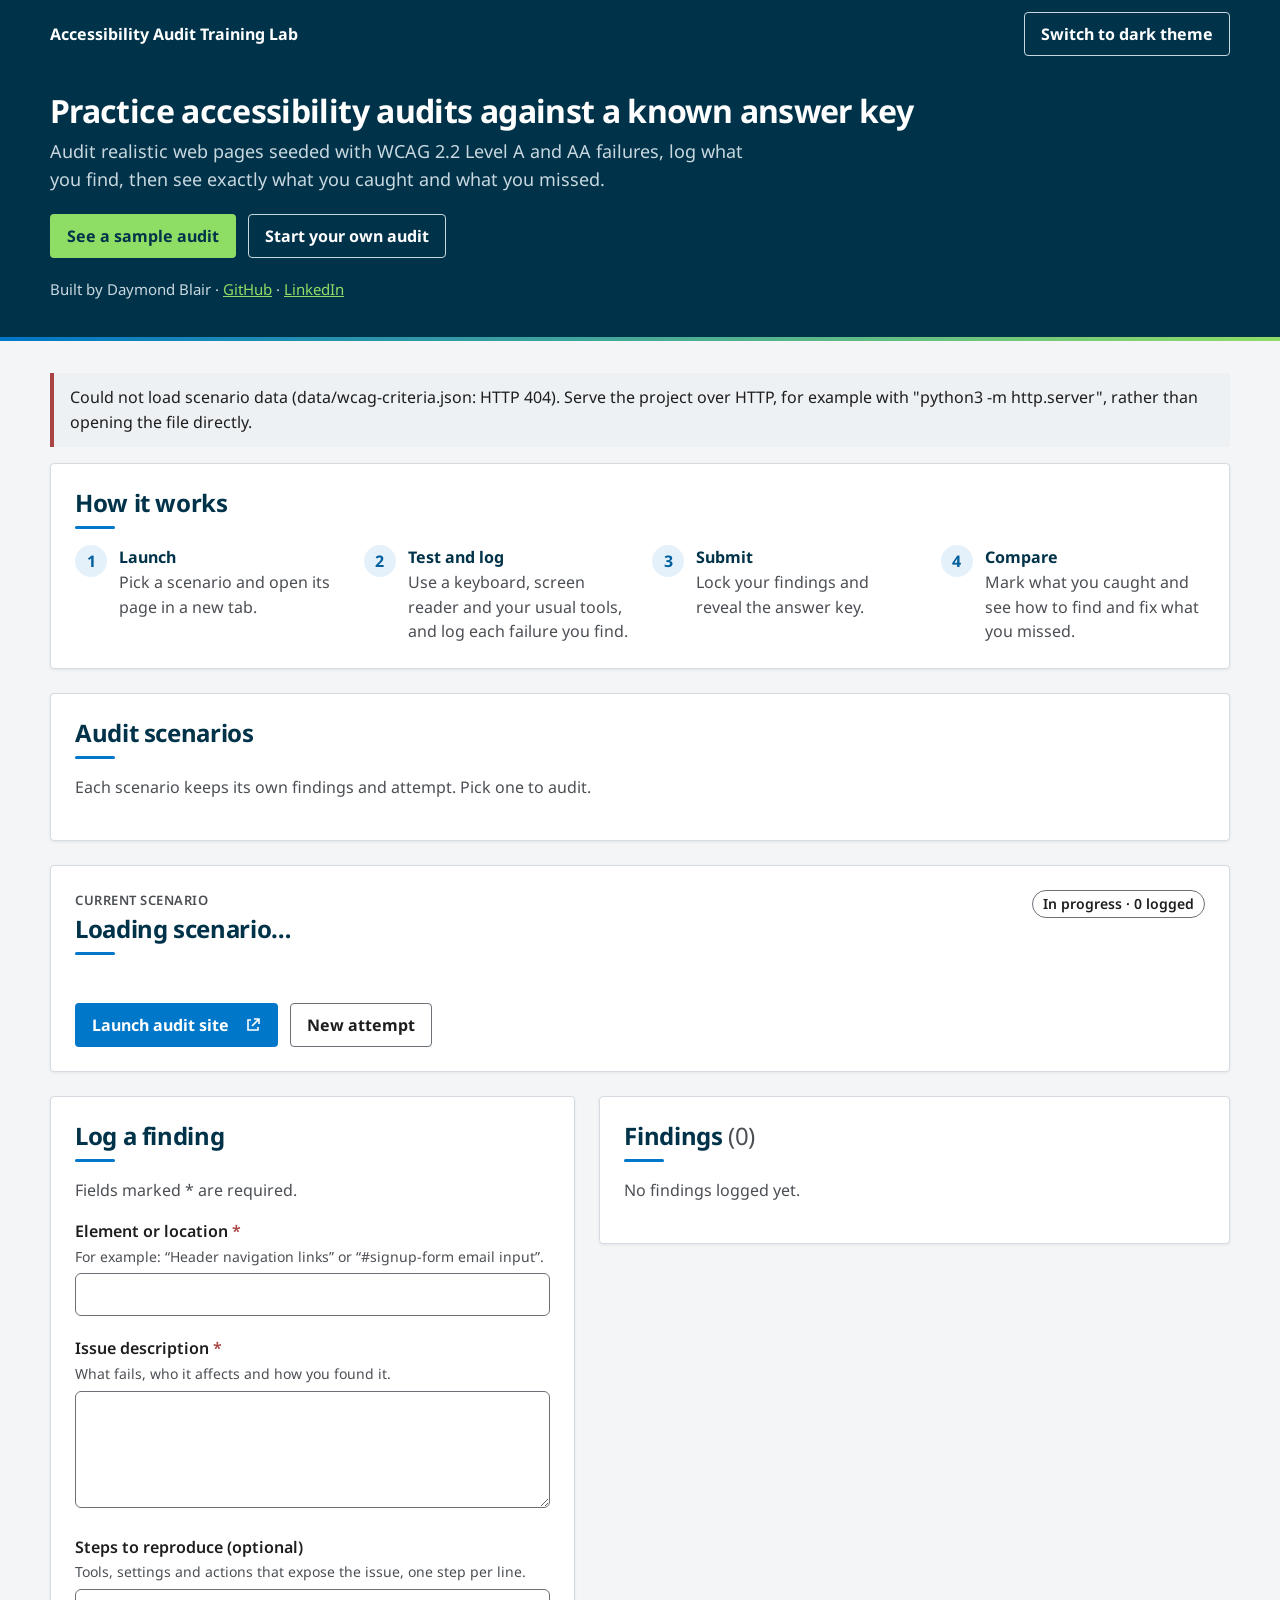
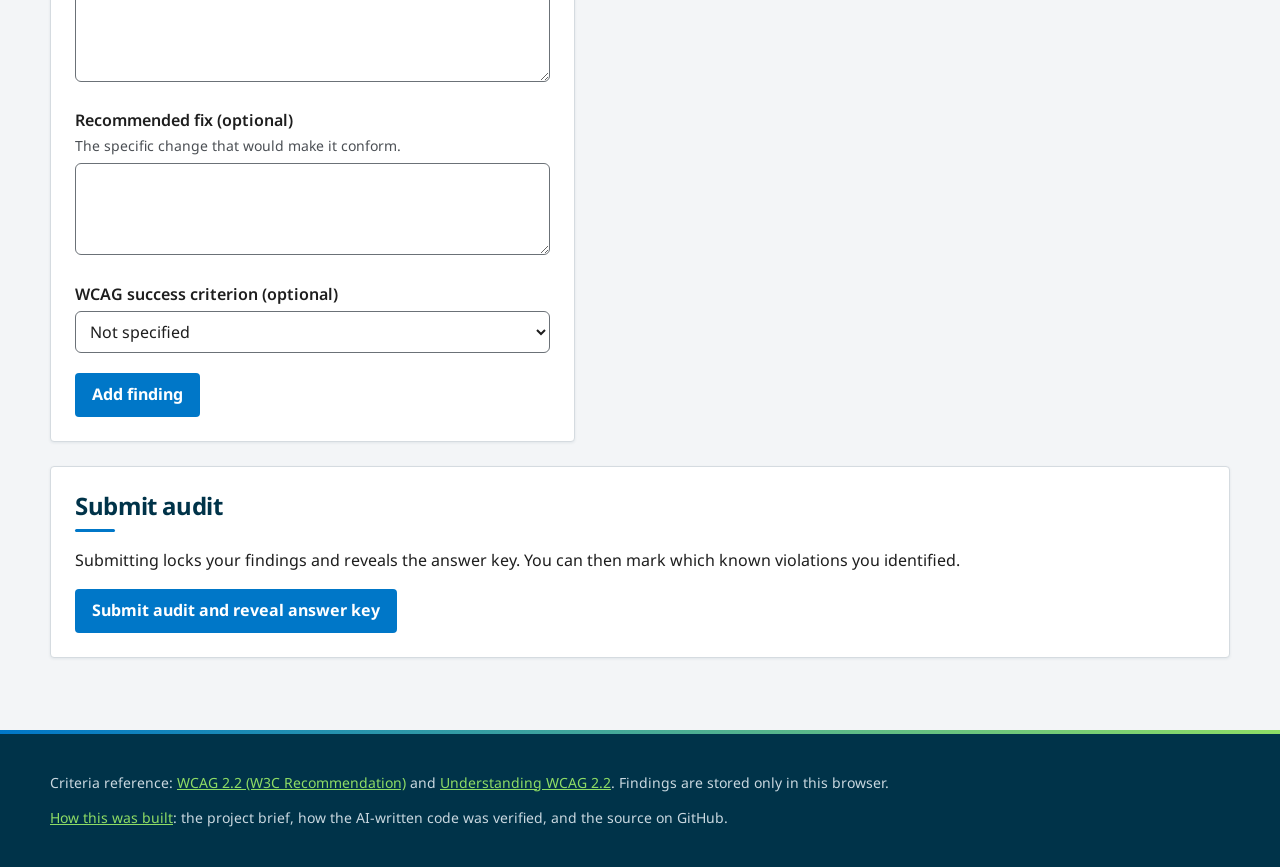
==== commit 8bbb9d2e: "Switch app font to Noto Sans with a fallback stack - Load Noto Sans (400, 600, 700, italic) instead " ====
--- a/index.html
+++ b/index.html
@@ -13,7 +13,7 @@
   </script>
   <link rel="preconnect" href="https://fonts.googleapis.com">
   <link rel="preconnect" href="https://fonts.gstatic.com" crossorigin>
-  <link rel="stylesheet" href="https://fonts.googleapis.com/css2?family=Atkinson+Hyperlegible:ital,wght@0,400;0,700;1,400&display=swap">
+  <link rel="stylesheet" href="https://fonts.googleapis.com/css2?family=Noto+Sans:ital,wght@0,400;0,600;0,700;1,400&display=swap">
   <link rel="stylesheet" href="css/app.css">
   <script src="scenarios/shared/attempt-engine.js" defer></script>
   <script src="js/app.js" defer></script>
--- a/css/app.css
+++ b/css/app.css
@@ -97,7 +97,7 @@
 
 body {
   margin: 0;
-  font-family: "Atkinson Hyperlegible", "Noto Sans", system-ui, -apple-system, "Segoe UI", Roboto, sans-serif;
+  font-family: "Noto Sans", "Atkinson Hyperlegible", Roboto, "Helvetica Neue", Helvetica, Arial, sans-serif;
   font-size: 1rem;
   line-height: 1.55;
   color: var(--text);
@@ -252,6 +252,11 @@
 h3,
 h4 {
   color: var(--heading);
+  font-weight: 700;
+}
+
+h1 {
+  letter-spacing: -0.02em;
 }
 
 h2 {
@@ -259,7 +264,7 @@
   font-size: 1.5rem;
   font-weight: 700;
   line-height: 1.25;
-  letter-spacing: -0.01em;
+  letter-spacing: -0.015em;
 }
 
 /* Short accent bar under each section heading */
